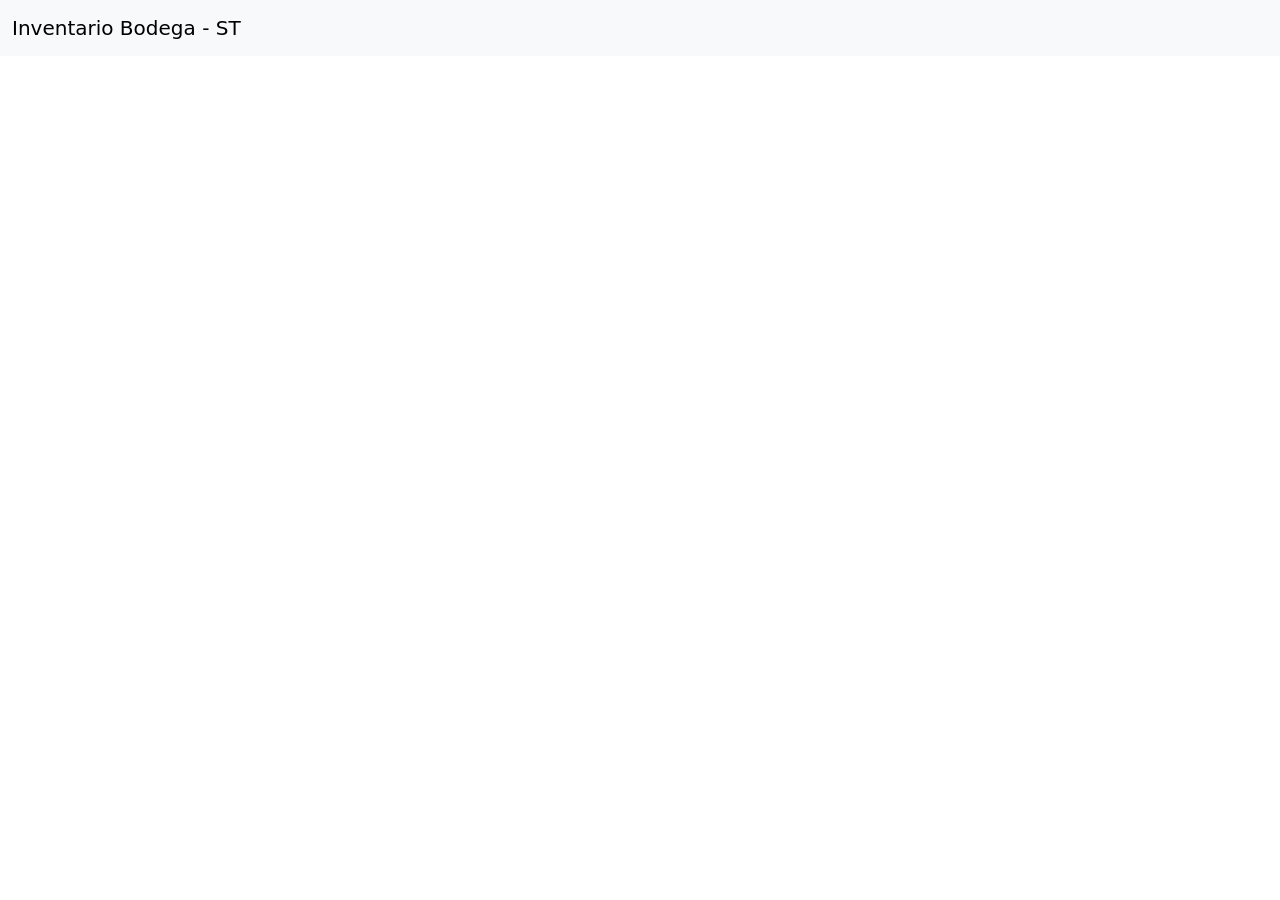
==== templates/index.html @ 4590589d "Arquitectura base y conexion a base de datos" ====
<!DOCTYPE html>
<html lang="en">
<head>
    <meta charset="UTF-8">
    <meta name="viewport" content="width=device-width, initial-scale=1.0">
    <link href="https://cdn.jsdelivr.net/npm/bootstrap@5.3.8/dist/css/bootstrap.min.css" rel="stylesheet" integrity="sha384-sRIl4kxILFvY47J16cr9ZwB07vP4J8+LH7qKQnuqkuIAvNWLzeN8tE5YBujZqJLB" crossorigin="anonymous">
    <title>Sistema De Bodega</title>
</head>
<body>
    <nav class="navbar bg-body-tertiary">
    <div class="container-fluid">
        <a class="navbar-brand" href="#">
        <i class="bi bi-hdd-stack-fill"></i>
        Inventario Bodega - ST
        </a>
    </div>
    </nav>




    <script src="https://cdn.jsdelivr.net/npm/@popperjs/core@2.11.8/dist/umd/popper.min.js" integrity="sha384-I7E8VVD/ismYTF4hNIPjVp/Zjvgyol6VFvRkX/vR+Vc4jQkC+hVqc2pM8ODewa9r" crossorigin="anonymous"></script>
    <script src="https://cdn.jsdelivr.net/npm/bootstrap@5.3.8/dist/js/bootstrap.min.js" integrity="sha384-G/EV+4j2dNv+tEPo3++6LCgdCROaejBqfUeNjuKAiuXbjrxilcCdDz6ZAVfHWe1Y" crossorigin="anonymous"></script>
</body>
</html>
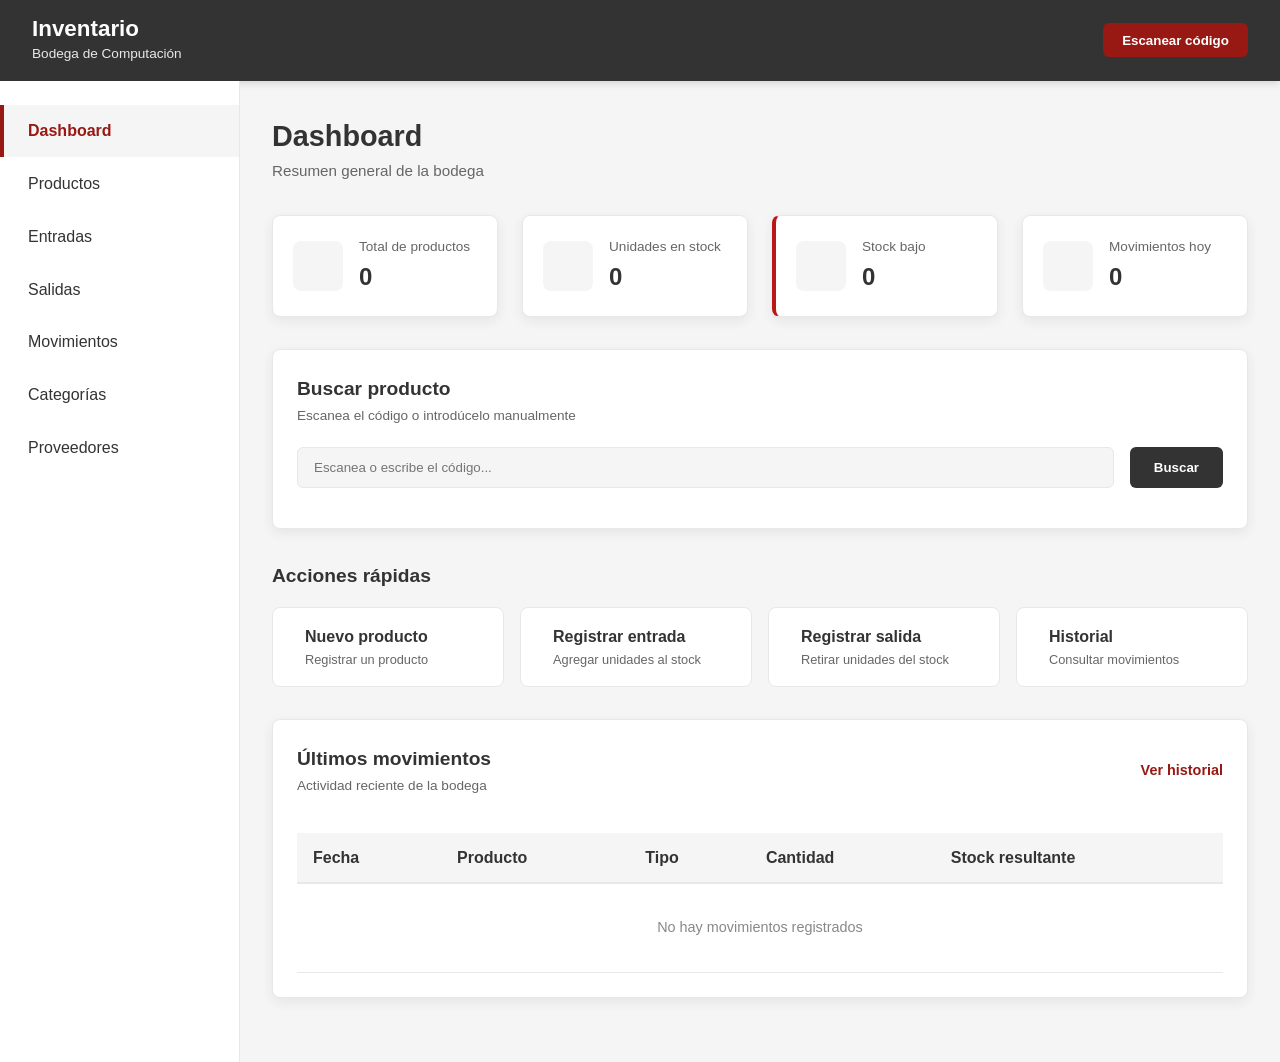
==== commit e0253e80: "CSS JS e INDEX" ====
--- a/templates/index.html
+++ b/templates/index.html
@@ -1,25 +1,222 @@
 <!DOCTYPE html>
-<html lang="en">
+<html lang="es">
 <head>
     <meta charset="UTF-8">
     <meta name="viewport" content="width=device-width, initial-scale=1.0">
-    <link href="https://cdn.jsdelivr.net/npm/bootstrap@5.3.8/dist/css/bootstrap.min.css" rel="stylesheet" integrity="sha384-sRIl4kxILFvY47J16cr9ZwB07vP4J8+LH7qKQnuqkuIAvNWLzeN8tE5YBujZqJLB" crossorigin="anonymous">
-    <title>Sistema De Bodega</title>
+    <title>Inventario de Bodega</title>
+    <link rel="stylesheet" href="/static/css/style.css">
 </head>
 <body>
-    <nav class="navbar bg-body-tertiary">
-    <div class="container-fluid">
-        <a class="navbar-brand" href="#">
-        <i class="bi bi-hdd-stack-fill"></i>
-        Inventario Bodega - ST
-        </a>
+    <header class="header">
+        <div class="logo">
+            <h1>Inventario</h1>
+            <span>Bodega de Computación</span>
+        </div>
+        <div class="header-actions">
+            <button id="btnScanner" class="btn-scanner">
+                Escanear código
+            </button>
+        </div>
+    </header>
+    <div class="layout">
+        <aside class="sidebar">
+            <nav>
+                <a href="/" class="menu-item active">
+                    Dashboard
+                </a>
+                <a href="/productos" class="menu-item">
+                    Productos
+                </a>
+                <a href="/entradas" class="menu-item">
+                    Entradas
+                </a>
+                <a href="/salidas" class="menu-item">
+                    Salidas
+                </a>
+                <a href="/movimientos" class="menu-item">
+                    Movimientos
+                </a>
+                <a href="/categorias" class="menu-item">
+                    Categorías
+                </a>
+                <a href="/proveedores" class="menu-item">
+                    Proveedores
+                </a>
+            </nav>
+        </aside>
+        <main class="main">
+            <div class="page-header">
+                <div>
+                    <h2>Dashboard</h2>
+                    <p>Resumen general de la bodega</p>
+                </div>
+            </div>
+            <!-- ESTADÍSTICAS -->
+            <section class="stats">
+                <div class="stat-card">
+                    <div class="stat-icon">
+                    </div>
+                    <div>
+                        <span>Total de productos</span>
+                        <strong id="totalProductos">0</strong>
+                    </div>
+                </div>
+                <div class="stat-card">
+                    <div class="stat-icon">
+                    </div>
+                    <div>
+                        <span>Unidades en stock</span>
+                        <strong id="totalStock">0</strong>
+                    </div>
+                </div>
+                <div class="stat-card warning">
+                    <div class="stat-icon">
+                    </div>
+                    <div>
+                        <span>Stock bajo</span>
+                        <strong id="stockBajo">0</strong>
+                    </div>
+                </div>
+                <div class="stat-card">
+                    <div class="stat-icon">
+                    </div>
+                    <div>
+                        <span>Movimientos hoy</span>
+                        <strong id="movimientosHoy">0</strong>
+                    </div>
+                </div>
+            </section>
+            <!-- ESCÁNER -->
+            <section class="scanner-section">
+                <div class="section-header">
+                    <div>
+                        <h3>Buscar producto</h3>
+                        <p>Escanea el código o introdúcelo manualmente</p>
+                    </div>
+                </div>
+                <div class="scanner-form">
+                    <input
+                        type="text"
+                        id="codigoProducto"
+                        placeholder="Escanea o escribe el código..."
+                        autocomplete="off"
+                    >
+                    <button id="btnBuscar" class="btn-primary">
+                        Buscar
+                    </button>
+                </div>
+                <div id="productoEncontrado" class="product-result hidden">
+                    <div>
+                        <span class="product-label">
+                            Producto encontrado
+                        </span>
+                        <h4 id="productoNombre">
+                            -
+                        </h4>
+                        <p id="productoCodigo">
+                            Código: -
+                        </p>
+                    </div>
+                    <div class="product-stock">
+                        <span>Stock</span>
+                        <strong id="productoStock">
+                            0
+                        </strong>
+                    </div>
+                    <div class="product-actions">
+                        <button id="btnEntrada" class="btn-success">
+                            Entrada
+                        </button>
+                        <button id="btnSalida" class="btn-danger">
+                            Salida
+                        </button>
+                    </div>
+                </div>
+            </section>
+            <!-- ACCIONES RÁPIDAS -->
+            <section class="quick-actions">
+                <h3>Acciones rápidas</h3>
+                <div class="actions-grid">
+                    <a href="/productos/nuevo" class="action-card">
+                        <span></span>
+                        <div>
+                            <strong>Nuevo producto</strong>
+                            <p>Registrar un producto</p>
+                        </div>
+                    </a>
+                    <a href="/entradas" class="action-card">
+                        <span></span>
+                        <div>
+                            <strong>Registrar entrada</strong>
+                            <p>Agregar unidades al stock</p>
+                        </div>
+                    </a>
+                    <a href="/salidas" class="action-card">
+                        <span></span>
+                        <div>
+                            <strong>Registrar salida</strong>
+                            <p>Retirar unidades del stock</p>
+                        </div>
+                    </a>
+                    <a href="/movimientos" class="action-card">
+                        <span></span>
+                        <div>
+                            <strong>Historial</strong>
+                            <p>Consultar movimientos</p>
+                        </div>
+                    </a>
+                </div>
+            </section>
+            <!-- ÚLTIMOS MOVIMIENTOS -->
+            <section class="table-section">
+                <div class="section-header">
+                    <div>
+                        <h3>Últimos movimientos</h3>
+                        <p>Actividad reciente de la bodega</p>
+                    </div>
+                    <a href="/movimientos" class="view-all">
+                        Ver historial
+                    </a>
+                </div>
+                <div class="table-container">
+                    <table>
+                        <thead>
+                            <tr>
+                                <th>Fecha</th>
+                                <th>Producto</th>
+                                <th>Tipo</th>
+                                <th>Cantidad</th>
+                                <th>Stock resultante</th>
+                            </tr>
+                        </thead>
+                        <tbody id="tablaMovimientos">
+                            <tr>
+                                <td colspan="5" class="empty">
+                                    No hay movimientos registrados
+                                </td>
+                            </tr>
+                        </tbody>
+                    </table>
+                </div>
+            </section>
+        </main>
     </div>
-    </nav>
-
-
-
-
-    <script src="https://cdn.jsdelivr.net/npm/@popperjs/core@2.11.8/dist/umd/popper.min.js" integrity="sha384-I7E8VVD/ismYTF4hNIPjVp/Zjvgyol6VFvRkX/vR+Vc4jQkC+hVqc2pM8ODewa9r" crossorigin="anonymous"></script>
-    <script src="https://cdn.jsdelivr.net/npm/bootstrap@5.3.8/dist/js/bootstrap.min.js" integrity="sha384-G/EV+4j2dNv+tEPo3++6LCgdCROaejBqfUeNjuKAiuXbjrxilcCdDz6ZAVfHWe1Y" crossorigin="anonymous"></script>
+    <!-- MODAL ESCÁNER -->
+    <div id="scannerModal" class="modal hidden">
+        <div class="modal-content">
+            <div class="modal-header">
+                <h3>Escanear código</h3>
+                <button id="btnCerrarScanner">
+                    ✕
+                </button>
+            </div>
+            <div id="reader"></div>
+            <p class="scanner-help">
+                Apunta la cámara hacia el código QR o código de barras
+            </p>
+        </div>
+    </div>
+    <script src="/static/js/"></script>
+    <script src="/static/js/"></script>
 </body>
 </html>
--- a/static/css/style.css
+++ b/static/css/style.css
@@ -0,0 +1,471 @@
+:root {
+    --bg-main: #f6f5f5;
+    --bg-secondary: #e8e8e7;
+    --text-dark: #333333;
+    --primary-red: #981914;
+    --accent-red: #b91817;
+    --card-bg: #ffffff;
+    --border-color: #e8e8e7;
+    --shadow: 0 4px 12px rgba(51, 51, 51, 0.08);
+}
+
+* {
+    margin: 0;
+    padding: 0;
+    box-sizing: border-box;
+    font-family: 'Segoe UI', Roboto, Helvetica, Arial, sans-serif;
+}
+
+body {
+    background-color: var(--bg-main);
+    color: var(--text-dark);
+    line-height: 1.6;
+}
+
+a {
+    text-decoration: none;
+    color: inherit;
+}
+
+.hidden {
+    display: none !important;
+}
+
+.header {
+    background-color: var(--text-dark);
+    color: #ffffff;
+    padding: 1rem 2rem;
+    display: flex;
+    justify-content: space-between;
+    align-items: center;
+    box-shadow: 0 2px 8px rgba(0, 0, 0, 0.15);
+}
+
+.logo {
+    display: flex;
+    flex-direction: column;
+}
+
+.logo h1 {
+    font-size: 1.4rem;
+    font-weight: 700;
+    color: #ffffff;
+    line-height: 1.2;
+}
+
+.logo span {
+    font-size: 0.85rem;
+    color: var(--bg-secondary);
+}
+
+.btn-scanner {
+    background-color: var(--primary-red);
+    color: #ffffff;
+    border: none;
+    padding: 0.6rem 1.2rem;
+    border-radius: 6px;
+    font-weight: 600;
+    cursor: pointer;
+    transition: background-color 0.2s ease;
+}
+
+.btn-scanner:hover {
+    background-color: var(--accent-red);
+}
+
+.layout {
+    display: flex;
+    min-height: calc(100vh - 68px);
+}
+
+.sidebar {
+    width: 240px;
+    background-color: #ffffff;
+    border-right: 1px solid var(--border-color);
+    padding: 1.5rem 0;
+}
+
+.sidebar nav {
+    display: flex;
+    flex-direction: column;
+}
+
+.menu-item {
+    padding: 0.85rem 1.5rem;
+    color: var(--text-dark);
+    font-weight: 500;
+    display: flex;
+    align-items: center;
+    gap: 0.75rem;
+    transition: all 0.2s ease;
+    border-left: 4px solid transparent;
+}
+
+.menu-item:hover {
+    background-color: var(--bg-main);
+    color: var(--primary-red);
+}
+
+.menu-item.active {
+    background-color: var(--bg-main);
+    color: var(--primary-red);
+    border-left-color: var(--primary-red);
+    font-weight: 700;
+}
+
+.main {
+    flex: 1;
+    padding: 2rem;
+    overflow-y: auto;
+}
+
+.page-header {
+    margin-bottom: 2rem;
+}
+
+.page-header h2 {
+    font-size: 1.8rem;
+    color: var(--text-dark);
+}
+
+.page-header p {
+    color: #666666;
+    font-size: 0.95rem;
+}
+
+.stats {
+    display: grid;
+    grid-template-columns: repeat(auto-fit, minmax(220px, 1fr));
+    gap: 1.5rem;
+    margin-bottom: 2rem;
+}
+
+.stat-card {
+    background-color: var(--card-bg);
+    border: 1px solid var(--border-color);
+    border-radius: 8px;
+    padding: 1.25rem;
+    display: flex;
+    align-items: center;
+    gap: 1rem;
+    box-shadow: var(--shadow);
+}
+
+.stat-card.warning {
+    border-left: 4px solid var(--accent-red);
+}
+
+.stat-icon {
+    font-size: 2rem;
+    background-color: var(--bg-main);
+    width: 50px;
+    height: 50px;
+    border-radius: 8px;
+    display: flex;
+    align-items: center;
+    justify-content: center;
+}
+
+.stat-card span {
+    display: block;
+    font-size: 0.85rem;
+    color: #666666;
+}
+
+.stat-card strong {
+    font-size: 1.5rem;
+    color: var(--text-dark);
+}
+
+.scanner-section {
+    background-color: var(--card-bg);
+    border: 1px solid var(--border-color);
+    border-radius: 8px;
+    padding: 1.5rem;
+    margin-bottom: 2rem;
+    box-shadow: var(--shadow);
+}
+
+.section-header {
+    display: flex;
+    justify-content: space-between;
+    align-items: center;
+    margin-bottom: 1.25rem;
+}
+
+.section-header h3 {
+    font-size: 1.2rem;
+    color: var(--text-dark);
+}
+
+.section-header p {
+    font-size: 0.85rem;
+    color: #666666;
+}
+
+.scanner-form {
+    display: flex;
+    gap: 1rem;
+    margin-bottom: 1rem;
+}
+
+.scanner-form input {
+    flex: 1;
+    padding: 0.75rem 1rem;
+    border: 1px solid var(--border-color);
+    border-radius: 6px;
+    background-color: var(--bg-main);
+    color: var(--text-dark);
+    outline: none;
+}
+
+.scanner-form input:focus {
+    border-color: var(--primary-red);
+}
+
+.btn-primary {
+    background-color: var(--text-dark);
+    color: #ffffff;
+    border: none;
+    padding: 0.75rem 1.5rem;
+    border-radius: 6px;
+    font-weight: 600;
+    cursor: pointer;
+    transition: background-color 0.2s;
+}
+
+.btn-primary:hover {
+    background-color: #000000;
+}
+
+.btn-success {
+    background-color: #2e7d32;
+    color: #ffffff;
+    border: none;
+    padding: 0.5rem 1rem;
+    border-radius: 6px;
+    cursor: pointer;
+}
+
+.btn-danger {
+    background-color: var(--primary-red);
+    color: #ffffff;
+    border: none;
+    padding: 0.5rem 1rem;
+    border-radius: 6px;
+    cursor: pointer;
+}
+
+.btn-danger:hover {
+    background-color: var(--accent-red);
+}
+
+.product-result {
+    margin-top: 1rem;
+    padding: 1rem;
+    background-color: var(--bg-main);
+    border-radius: 6px;
+    display: flex;
+    justify-content: space-between;
+    align-items: center;
+}
+
+.product-label {
+    font-size: 0.75rem;
+    text-transform: uppercase;
+    font-weight: 700;
+    color: var(--primary-red);
+}
+
+.product-stock strong {
+    font-size: 1.4rem;
+}
+
+.product-actions {
+    display: flex;
+    gap: 0.5rem;
+}
+
+.quick-actions {
+    margin-bottom: 2rem;
+}
+
+.quick-actions h3 {
+    margin-bottom: 1rem;
+    font-size: 1.2rem;
+}
+
+.actions-grid {
+    display: grid;
+    grid-template-columns: repeat(auto-fit, minmax(200px, 1fr));
+    gap: 1rem;
+}
+
+.action-card {
+    background-color: var(--card-bg);
+    border: 1px solid var(--border-color);
+    border-radius: 8px;
+    padding: 1rem;
+    display: flex;
+    align-items: center;
+    gap: 1rem;
+    transition: transform 0.2s, box-shadow 0.2s;
+}
+
+.action-card:hover {
+    transform: translateY(-2px);
+    box-shadow: var(--shadow);
+    border-color: var(--primary-red);
+}
+
+.action-card span {
+    font-size: 1.5rem;
+}
+
+.action-card strong {
+    display: block;
+    color: var(--text-dark);
+}
+
+.action-card p {
+    font-size: 0.8rem;
+    color: #666666;
+}
+
+.table-section {
+    background-color: var(--card-bg);
+    border: 1px solid var(--border-color);
+    border-radius: 8px;
+    padding: 1.5rem;
+    margin-bottom: 2rem;
+    box-shadow: var(--shadow);
+}
+
+.view-all {
+    color: var(--primary-red);
+    font-weight: 600;
+    font-size: 0.9rem;
+}
+
+.view-all:hover {
+    text-decoration: underline;
+}
+
+.table-container {
+    overflow-x: auto;
+}
+
+table {
+    width: 100%;
+    border-collapse: collapse;
+    margin-top: 1rem;
+    text-align: left;
+}
+
+th {
+    background-color: var(--bg-main);
+    color: var(--text-dark);
+    padding: 0.75rem 1rem;
+    font-weight: 600;
+    border-bottom: 2px solid var(--border-color);
+}
+
+td {
+    padding: 0.75rem 1rem;
+    border-bottom: 1px solid var(--border-color);
+    font-size: 0.9rem;
+}
+
+tbody tr:hover {
+    background-color: var(--bg-main);
+}
+
+td.empty {
+    text-align: center;
+    color: #888888;
+    padding: 2rem;
+}
+
+.modal {
+    position: fixed;
+    top: 0;
+    left: 0;
+    width: 100vw;
+    height: 100vh;
+    background-color: rgba(51, 51, 51, 0.6);
+    display: flex;
+    justify-content: center;
+    align-items: center;
+    z-index: 1000;
+}
+
+.modal-content {
+    background-color: var(--card-bg);
+    width: 90%;
+    max-width: 500px;
+    border-radius: 8px;
+    padding: 1.5rem;
+    box-shadow: 0 4px 20px rgba(0, 0, 0, 0.25);
+}
+
+.modal-header {
+    display: flex;
+    justify-content: space-between;
+    align-items: center;
+    margin-bottom: 1rem;
+}
+
+#btnCerrarScanner {
+    background: none;
+    border: none;
+    font-size: 1.2rem;
+    cursor: pointer;
+    color: var(--text-dark);
+}
+
+#reader {
+    width: 100%;
+    min-height: 250px;
+    background-color: var(--bg-secondary);
+    border-radius: 6px;
+    margin-bottom: 1rem;
+}
+
+.scanner-help {
+    font-size: 0.85rem;
+    text-align: center;
+    color: #666666;
+}
+
+@media (max-width: 768px) {
+    .layout {
+        flex-direction: column;
+    }
+
+    .sidebar {
+        width: 100%;
+        border-right: none;
+        border-bottom: 1px solid var(--border-color);
+        padding: 0;
+    }
+
+    .sidebar nav {
+        flex-direction: row;
+        overflow-x: auto;
+    }
+
+    .menu-item {
+        border-left: none;
+        border-bottom: 3px solid transparent;
+        white-space: nowrap;
+    }
+
+    .menu-item.active {
+        border-left-color: transparent;
+        border-bottom-color: var(--primary-red);
+    }
+
+    .scanner-form {
+        flex-direction: column;
+    }
+}
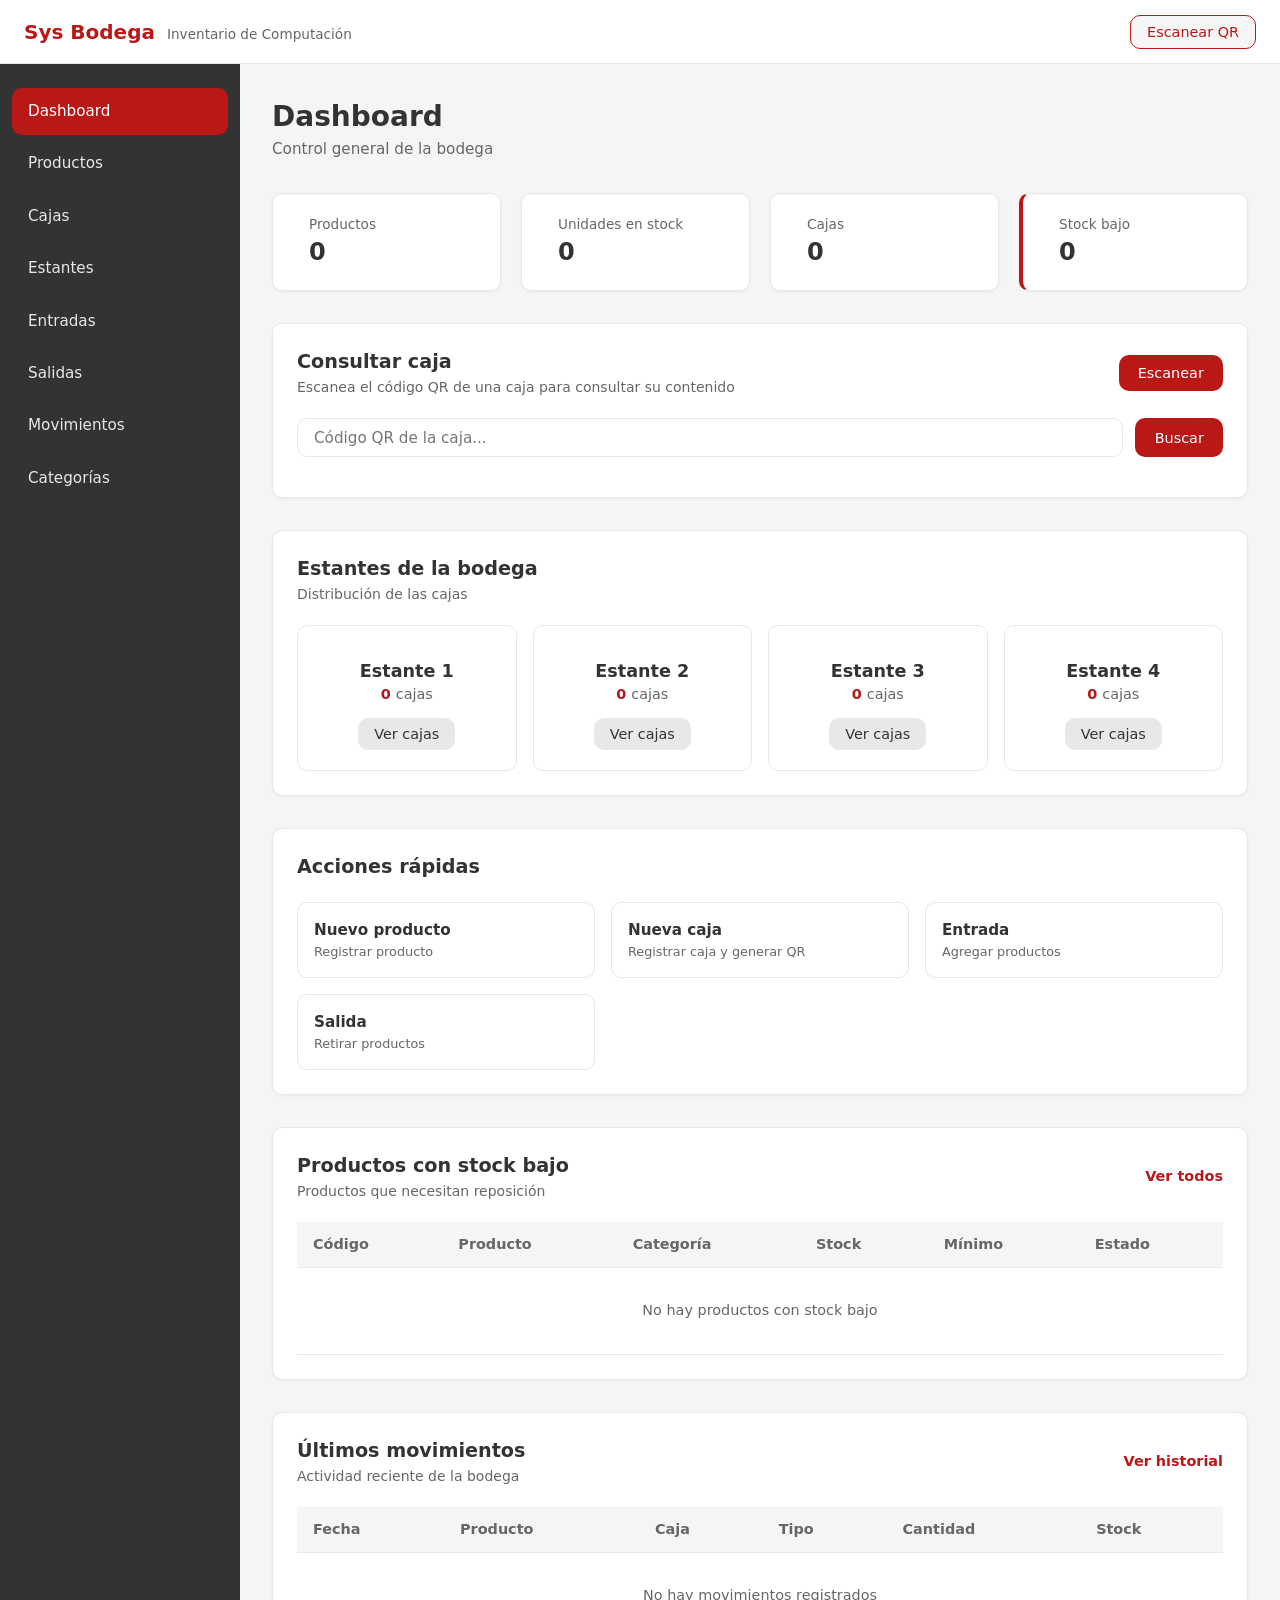
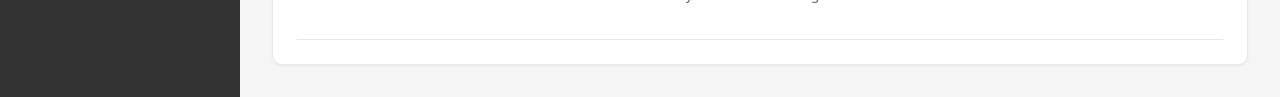
==== commit c12252e2: "Routes" ====
--- a/templates/index.html
+++ b/templates/index.html
@@ -3,22 +3,22 @@
 <head>
     <meta charset="UTF-8">
     <meta name="viewport" content="width=device-width, initial-scale=1.0">
-    <title>Inventario de Bodega</title>
+    <title>Sys Bodega</title>
     <link rel="stylesheet" href="/static/css/style.css">
 </head>
 <body>
+    <!-- HEADER -->
     <header class="header">
         <div class="logo">
-            <h1>Inventario</h1>
-            <span>Bodega de Computación</span>
+            <h1>Sys Bodega</h1>
+            <span>Inventario de Computación</span>
         </div>
-        <div class="header-actions">
-            <button id="btnScanner" class="btn-scanner">
-                Escanear código
-            </button>
-        </div>
+        <button id="btnScanner" class="btn-scanner">
+            Escanear QR
+        </button>
     </header>
     <div class="layout">
+        <!-- SIDEBAR -->
         <aside class="sidebar">
             <nav>
                 <a href="/" class="menu-item active">
@@ -27,6 +27,12 @@
                 <a href="/productos" class="menu-item">
                     Productos
                 </a>
+                <a href="/cajas" class="menu-item">
+                    Cajas
+                </a>
+                <a href="/estantes" class="menu-item">
+                    Estantes
+                </a>
                 <a href="/entradas" class="menu-item">
                     Entradas
                 </a>
@@ -39,184 +45,646 @@
                 <a href="/categorias" class="menu-item">
                     Categorías
                 </a>
-                <a href="/proveedores" class="menu-item">
-                    Proveedores
-                </a>
             </nav>
         </aside>
+        <!-- CONTENIDO -->
         <main class="main">
-            <div class="page-header">
+            <!-- TITULO -->
+            <section class="page-header">
                 <div>
                     <h2>Dashboard</h2>
-                    <p>Resumen general de la bodega</p>
-                </div>
-            </div>
-            <!-- ESTADÍSTICAS -->
+                    <p>Control general de la bodega</p>
+                </div>
+            </section>
+            <!-- ESTADISTICAS -->
             <section class="stats">
                 <div class="stat-card">
                     <div class="stat-icon">
                     </div>
                     <div>
-                        <span>Total de productos</span>
+                        <span>Productos</span>
                         <strong id="totalProductos">0</strong>
                     </div>
-                </div>
+
+                </div>
+
+
                 <div class="stat-card">
+
                     <div class="stat-icon">
-                    </div>
+                        
+                    </div>
+
                     <div>
                         <span>Unidades en stock</span>
                         <strong id="totalStock">0</strong>
                     </div>
-                </div>
+
+                </div>
+
+
+                <div class="stat-card">
+
+                    <div class="stat-icon">
+                        
+                    </div>
+
+                    <div>
+                        <span>Cajas</span>
+                        <strong id="totalCajas">0</strong>
+                    </div>
+
+                </div>
+
+
                 <div class="stat-card warning">
+
                     <div class="stat-icon">
-                    </div>
+                        
+                    </div>
+
                     <div>
                         <span>Stock bajo</span>
                         <strong id="stockBajo">0</strong>
                     </div>
-                </div>
-                <div class="stat-card">
-                    <div class="stat-icon">
-                    </div>
-                    <div>
-                        <span>Movimientos hoy</span>
-                        <strong id="movimientosHoy">0</strong>
-                    </div>
-                </div>
+
+                </div>
+
             </section>
-            <!-- ESCÁNER -->
+
+
+            <!-- ESCANEAR CAJA -->
+
             <section class="scanner-section">
+
                 <div class="section-header">
-                    <div>
-                        <h3>Buscar producto</h3>
-                        <p>Escanea el código o introdúcelo manualmente</p>
-                    </div>
-                </div>
+
+                    <div>
+                        <h3>Consultar caja</h3>
+
+                        <p>
+                            Escanea el código QR de una caja
+                            para consultar su contenido
+                        </p>
+                    </div>
+
+                    <button id="btnAbrirScanner" class="btn-primary">
+                        Escanear
+                    </button>
+
+                </div>
+
+
                 <div class="scanner-form">
+
                     <input
                         type="text"
-                        id="codigoProducto"
-                        placeholder="Escanea o escribe el código..."
+                        id="codigoCaja"
+                        placeholder="Código QR de la caja..."
                         autocomplete="off"
                     >
-                    <button id="btnBuscar" class="btn-primary">
+
+                    <button id="btnBuscarCaja" class="btn-primary">
                         Buscar
                     </button>
-                </div>
-                <div id="productoEncontrado" class="product-result hidden">
-                    <div>
-                        <span class="product-label">
-                            Producto encontrado
-                        </span>
-                        <h4 id="productoNombre">
-                            -
-                        </h4>
-                        <p id="productoCodigo">
-                            Código: -
+
+                </div>
+
+
+                <!-- RESULTADO DE LA CAJA -->
+
+                <div
+                    id="cajaEncontrada"
+                    class="box-result hidden"
+                >
+
+                    <div class="box-header">
+
+                        <div>
+
+                            <span class="product-label">
+                                Caja encontrada
+                            </span>
+
+                            <h3 id="nombreCaja">
+                                -
+                            </h3>
+
+                            <p id="codigoCajaResultado">
+                                Código: -
+                            </p>
+
+                            <p id="estanteCaja">
+                                Estante: -
+                            </p>
+
+                        </div>
+
+                        <div class="box-status">
+
+                            <span>Estado</span>
+
+                            <strong id="estadoCaja">
+                                -
+                            </strong>
+
+                        </div>
+
+                    </div>
+
+
+                    <!-- CONTENIDO -->
+
+                    <div class="box-content">
+
+                        <h4>Contenido de la caja</h4>
+
+                        <div class="table-container">
+
+                            <table>
+
+                                <thead>
+
+                                    <tr>
+                                        <th>Código</th>
+                                        <th>Producto</th>
+                                        <th>Marca</th>
+                                        <th>Modelo</th>
+                                        <th>Cantidad</th>
+                                    </tr>
+
+                                </thead>
+
+                                <tbody id="contenidoCaja">
+
+                                    <tr>
+
+                                        <td
+                                            colspan="5"
+                                            class="empty"
+                                        >
+                                            Escanea una caja para
+                                            consultar su contenido
+                                        </td>
+
+                                    </tr>
+
+                                </tbody>
+
+                            </table>
+
+                        </div>
+
+                    </div>
+
+                </div>
+
+            </section>
+
+
+            <!-- ESTANTES -->
+
+            <section class="shelves-section">
+
+                <div class="section-header">
+
+                    <div>
+
+                        <h3>Estantes de la bodega</h3>
+
+                        <p>
+                            Distribución de las cajas
                         </p>
-                    </div>
-                    <div class="product-stock">
-                        <span>Stock</span>
-                        <strong id="productoStock">
-                            0
-                        </strong>
-                    </div>
-                    <div class="product-actions">
-                        <button id="btnEntrada" class="btn-success">
-                            Entrada
+
+                    </div>
+
+                </div>
+
+
+                <div class="shelves-grid">
+
+
+                    <!-- ESTANTE 1 -->
+
+                    <div class="shelf-card">
+
+                        <div class="shelf-icon">
+                            
+                        </div>
+
+                        <div class="shelf-info">
+
+                            <h3>Estante 1</h3>
+
+                            <p>
+                                <span id="cajasEstante1">
+                                    0
+                                </span>
+                                cajas
+                            </p>
+
+                        </div>
+
+                        <button
+                            class="btn-secondary"
+                            onclick="verEstante(1)"
+                        >
+                            Ver cajas
                         </button>
-                        <button id="btnSalida" class="btn-danger">
-                            Salida
+
+                    </div>
+
+
+                    <!-- ESTANTE 2 -->
+
+                    <div class="shelf-card">
+
+                        <div class="shelf-icon">
+                        
+                        </div>
+
+                        <div class="shelf-info">
+
+                            <h3>Estante 2</h3>
+
+                            <p>
+                                <span id="cajasEstante2">
+                                    0
+                                </span>
+                                cajas
+                            </p>
+
+                        </div>
+
+                        <button
+                            class="btn-secondary"
+                            onclick="verEstante(2)"
+                        >
+                            Ver cajas
                         </button>
-                    </div>
-                </div>
+
+                    </div>
+
+
+                    <!-- ESTANTE 3 -->
+
+                    <div class="shelf-card">
+
+                        <div class="shelf-icon">
+                        
+                        </div>
+
+                        <div class="shelf-info">
+
+                            <h3>Estante 3</h3>
+
+                            <p>
+                                <span id="cajasEstante3">
+                                    0
+                                </span>
+                                cajas
+                            </p>
+
+                        </div>
+
+                        <button
+                            class="btn-secondary"
+                            onclick="verEstante(3)"
+                        >
+                            Ver cajas
+                        </button>
+
+                    </div>
+
+
+                    <!-- ESTANTE 4 -->
+
+                    <div class="shelf-card">
+
+                        <div class="shelf-icon">
+                            
+                        </div>
+
+                        <div class="shelf-info">
+
+                            <h3>Estante 4</h3>
+
+                            <p>
+                                <span id="cajasEstante4">
+                                    0
+                                </span>
+                                cajas
+                            </p>
+
+                        </div>
+
+                        <button
+                            class="btn-secondary"
+                            onclick="verEstante(4)"
+                        >
+                            Ver cajas
+                        </button>
+
+                    </div>
+
+                </div>
+
             </section>
-            <!-- ACCIONES RÁPIDAS -->
+
+
+            <!-- ACCIONES RAPIDAS -->
+
             <section class="quick-actions">
+
                 <h3>Acciones rápidas</h3>
+
                 <div class="actions-grid">
-                    <a href="/productos/nuevo" class="action-card">
+
+                    <a
+                        href="/productos/nuevo"
+                        class="action-card"
+                    >
+
                         <span></span>
+
                         <div>
-                            <strong>Nuevo producto</strong>
-                            <p>Registrar un producto</p>
-                        </div>
+
+                            <strong>
+                                Nuevo producto
+                            </strong>
+
+                            <p>
+                                Registrar producto
+                            </p>
+
+                        </div>
+
                     </a>
-                    <a href="/entradas" class="action-card">
+
+
+                    <a
+                        href="/cajas/nueva"
+                        class="action-card"
+                    >
+
                         <span></span>
+
                         <div>
-                            <strong>Registrar entrada</strong>
-                            <p>Agregar unidades al stock</p>
-                        </div>
+
+                            <strong>
+                                Nueva caja
+                            </strong>
+
+                            <p>
+                                Registrar caja y generar QR
+                            </p>
+
+                        </div>
+
                     </a>
-                    <a href="/salidas" class="action-card">
+
+
+                    <a
+                        href="/entradas"
+                        class="action-card"
+                    >
+
                         <span></span>
+
                         <div>
-                            <strong>Registrar salida</strong>
-                            <p>Retirar unidades del stock</p>
-                        </div>
+
+                            <strong>
+                                Entrada
+                            </strong>
+
+                            <p>
+                                Agregar productos
+                            </p>
+
+                        </div>
+
                     </a>
-                    <a href="/movimientos" class="action-card">
+
+
+                    <a
+                        href="/salidas"
+                        class="action-card"
+                    >
+
                         <span></span>
+
                         <div>
-                            <strong>Historial</strong>
-                            <p>Consultar movimientos</p>
-                        </div>
+
+                            <strong>
+                                Salida
+                            </strong>
+
+                            <p>
+                                Retirar productos
+                            </p>
+
+                        </div>
+
                     </a>
-                </div>
+
+                </div>
+
             </section>
-            <!-- ÚLTIMOS MOVIMIENTOS -->
+
+
+            <!-- STOCK BAJO -->
+
             <section class="table-section">
+
                 <div class="section-header">
-                    <div>
-                        <h3>Últimos movimientos</h3>
-                        <p>Actividad reciente de la bodega</p>
-                    </div>
-                    <a href="/movimientos" class="view-all">
+
+                    <div>
+
+                        <h3>
+                            Productos con stock bajo
+                        </h3>
+
+                        <p>
+                            Productos que necesitan reposición
+                        </p>
+
+                    </div>
+
+                    <a
+                        href="/productos"
+                        class="view-all"
+                    >
+                        Ver todos
+                    </a>
+
+                </div>
+
+
+                <div class="table-container">
+
+                    <table>
+
+                        <thead>
+
+                            <tr>
+                                <th>Código</th>
+                                <th>Producto</th>
+                                <th>Categoría</th>
+                                <th>Stock</th>
+                                <th>Mínimo</th>
+                                <th>Estado</th>
+                            </tr>
+
+                        </thead>
+
+                        <tbody id="tablaStockBajo">
+
+                            <tr>
+
+                                <td
+                                    colspan="6"
+                                    class="empty"
+                                >
+                                    No hay productos con stock bajo
+                                </td>
+
+                            </tr>
+
+                        </tbody>
+
+                    </table>
+
+                </div>
+
+            </section>
+
+
+            <!-- MOVIMIENTOS -->
+
+            <section class="table-section">
+
+                <div class="section-header">
+
+                    <div>
+
+                        <h3>
+                            Últimos movimientos
+                        </h3>
+
+                        <p>
+                            Actividad reciente de la bodega
+                        </p>
+
+                    </div>
+
+                    <a
+                        href="/movimientos"
+                        class="view-all"
+                    >
                         Ver historial
                     </a>
-                </div>
+
+                </div>
+
+
                 <div class="table-container">
+
                     <table>
+
                         <thead>
+
                             <tr>
                                 <th>Fecha</th>
                                 <th>Producto</th>
+                                <th>Caja</th>
                                 <th>Tipo</th>
                                 <th>Cantidad</th>
-                                <th>Stock resultante</th>
+                                <th>Stock</th>
                             </tr>
+
                         </thead>
+
                         <tbody id="tablaMovimientos">
+
                             <tr>
-                                <td colspan="5" class="empty">
+
+                                <td
+                                    colspan="6"
+                                    class="empty"
+                                >
                                     No hay movimientos registrados
                                 </td>
+
                             </tr>
+
                         </tbody>
+
                     </table>
-                </div>
+
+                </div>
+
             </section>
+
         </main>
+
     </div>
-    <!-- MODAL ESCÁNER -->
-    <div id="scannerModal" class="modal hidden">
+
+
+    <!-- MODAL DEL ESCÁNER -->
+
+    <div
+        id="scannerModal"
+        class="modal hidden"
+    >
+
         <div class="modal-content">
+
             <div class="modal-header">
-                <h3>Escanear código</h3>
-                <button id="btnCerrarScanner">
+
+                <div>
+
+                    <h3>
+                        Escanear QR
+                    </h3>
+
+                    <p>
+                        Apunta la cámara al código de la caja
+                    </p>
+
+                </div>
+
+                <button
+                    id="btnCerrarScanner"
+                    class="btn-close"
+                >
                     ✕
                 </button>
+
             </div>
+
+
             <div id="reader"></div>
-            <p class="scanner-help">
-                Apunta la cámara hacia el código QR o código de barras
-            </p>
+
+
+            <div class="scanner-help">
+
+                <p>
+                    Coloca el código QR dentro del área
+                    de escaneo.
+                </p>
+
+            </div>
+
         </div>
+
     </div>
-    <script src="/static/js/"></script>
-    <script src="/static/js/"></script>
+
+
+    <!-- JAVASCRIPT -->
+
+    <script src="/static/js/app.js"></script>
+
+    <script src="/static/js/scanner.js"></script>
+
 </body>
 </html>
--- a/static/css/style.css
+++ b/static/css/style.css
@@ -1,471 +1,497 @@
 :root {
-    --bg-main: #f6f5f5;
-    --bg-secondary: #e8e8e7;
-    --text-dark: #333333;
-    --primary-red: #981914;
-    --accent-red: #b91817;
-    --card-bg: #ffffff;
-    --border-color: #e8e8e7;
-    --shadow: 0 4px 12px rgba(51, 51, 51, 0.08);
+  --primary: #b91817;
+  --primary-hover: #981914;
+  --primary-light: #f6f5f5;
+  --secondary: #333333;
+  --secondary-hover: #1a1a1a;
+  --bg-main: #f6f5f5;
+  --bg-card: #ffffff;
+  --bg-sidebar: #333333;
+  --text-main: #333333;
+  --text-muted: #666666;
+  --text-white: #f6f5f5;
+  --border-color: #e8e8e7;
+  --warning: #b91817;
+  --warning-bg: #f6f5f5;
+  --danger: #981914;
+  --success: #10b981;
+  --radius: 10px;
+  --shadow-sm: 0 1px 3px rgba(0, 0, 0, 0.05);
+  --shadow-md: 0 4px 6px -1px rgba(0, 0, 0, 0.1);
+  --header-height: 64px;
 }
 
 * {
-    margin: 0;
-    padding: 0;
-    box-sizing: border-box;
-    font-family: 'Segoe UI', Roboto, Helvetica, Arial, sans-serif;
+  margin: 0;
+  padding: 0;
+  box-sizing: border-box;
+  font-family: system-ui, -apple-system, BlinkMacSystemFont, 'Segoe UI', Roboto, Oxygen, Ubuntu, Cantarell, sans-serif;
 }
 
 body {
-    background-color: var(--bg-main);
-    color: var(--text-dark);
-    line-height: 1.6;
-}
-
-a {
-    text-decoration: none;
-    color: inherit;
+  background-color: var(--bg-main);
+  color: var(--text-main);
+  line-height: 1.5;
 }
 
 .hidden {
-    display: none !important;
+  display: none !important;
 }
 
 .header {
-    background-color: var(--text-dark);
-    color: #ffffff;
-    padding: 1rem 2rem;
-    display: flex;
-    justify-content: space-between;
-    align-items: center;
-    box-shadow: 0 2px 8px rgba(0, 0, 0, 0.15);
+  height: var(--header-height);
+  background-color: var(--bg-card);
+  border-bottom: 1px solid var(--border-color);
+  display: flex;
+  align-items: center;
+  justify-content: space-between;
+  padding: 0 1.5rem;
+  position: sticky;
+  top: 0;
+  z-index: 50;
 }
 
 .logo {
-    display: flex;
+  display: flex;
+  align-items: baseline;
+  gap: 0.75rem;
+}
+
+.logo h1 {
+  font-size: 1.25rem;
+  font-weight: 700;
+  color: var(--primary);
+}
+
+.logo span {
+  font-size: 0.85rem;
+  color: var(--text-muted);
+}
+
+button, .btn-primary, .btn-secondary, .btn-scanner, .view-all {
+  font-weight: 500;
+  border-radius: var(--radius);
+  border: none;
+  cursor: pointer;
+  transition: all 0.2s ease;
+  text-decoration: none;
+  display: inline-flex;
+  align-items: center;
+  justify-content: center;
+  font-size: 0.9rem;
+}
+
+.btn-primary {
+  background-color: var(--primary);
+  color: #ffffff;
+  padding: 0.6rem 1.2rem;
+}
+
+.btn-primary:hover {
+  background-color: var(--primary-hover);
+}
+
+.btn-secondary {
+  background-color: var(--border-color);
+  color: var(--text-main);
+  padding: 0.5rem 1rem;
+}
+
+.btn-secondary:hover {
+  background-color: var(--secondary);
+  color: var(--text-white);
+}
+
+.btn-scanner {
+  background-color: var(--bg-main);
+  color: var(--primary);
+  border: 1px solid var(--primary);
+  padding: 0.5rem 1rem;
+}
+
+.btn-scanner:hover {
+  background-color: var(--primary);
+  color: #ffffff;
+}
+
+.view-all {
+  color: var(--primary);
+  font-weight: 600;
+}
+
+.view-all:hover {
+  color: var(--primary-hover);
+  text-decoration: underline;
+}
+
+.layout {
+  display: flex;
+  min-height: calc(100vh - var(--header-height));
+}
+
+.sidebar {
+  width: 240px;
+  background-color: var(--bg-sidebar);
+  padding: 1.5rem 0.75rem;
+  flex-shrink: 0;
+}
+
+.sidebar nav {
+  display: flex;
+  flex-direction: column;
+  gap: 0.35rem;
+}
+
+.menu-item {
+  color: var(--border-color);
+  padding: 0.75rem 1rem;
+  border-radius: var(--radius);
+  text-decoration: none;
+  font-size: 0.95rem;
+  transition: all 0.2s ease;
+}
+
+.menu-item:hover {
+  color: var(--text-white);
+  background-color: rgba(255, 255, 255, 0.08);
+}
+
+.menu-item.active {
+  background-color: var(--primary);
+  color: #ffffff;
+}
+
+.main {
+  flex: 1;
+  padding: 2rem;
+  display: flex;
+  flex-direction: column;
+  gap: 2rem;
+  max-width: 1400px;
+}
+
+.page-header h2 {
+  font-size: 1.75rem;
+  font-weight: 700;
+  color: var(--text-main);
+}
+
+.page-header p {
+  color: var(--text-muted);
+  font-size: 0.95rem;
+}
+
+.stats {
+  display: grid;
+  grid-template-columns: repeat(auto-fit, minmax(220px, 1fr));
+  gap: 1.25rem;
+}
+
+.stat-card {
+  background-color: var(--bg-card);
+  padding: 1.25rem;
+  border-radius: var(--radius);
+  border: 1px solid var(--border-color);
+  box-shadow: var(--shadow-sm);
+  display: flex;
+  align-items: center;
+  gap: 1rem;
+}
+
+.stat-card.warning {
+  border-left: 4px solid var(--warning);
+}
+
+.stat-card div {
+  display: flex;
+  flex-direction: column;
+}
+
+.stat-card span {
+  font-size: 0.85rem;
+  color: var(--text-muted);
+}
+
+.stat-card strong {
+  font-size: 1.5rem;
+  color: var(--text-main);
+  font-weight: 700;
+}
+
+.scanner-section, .shelves-section, .quick-actions, .table-section {
+  background-color: var(--bg-card);
+  border: 1px solid var(--border-color);
+  border-radius: var(--radius);
+  padding: 1.5rem;
+  box-shadow: var(--shadow-sm);
+}
+
+.section-header {
+  display: flex;
+  justify-content: space-between;
+  align-items: center;
+  margin-bottom: 1.25rem;
+}
+
+.section-header h3 {
+  font-size: 1.2rem;
+  font-weight: 600;
+}
+
+.section-header p {
+  font-size: 0.875rem;
+  color: var(--text-muted);
+}
+
+.scanner-form {
+  display: flex;
+  gap: 0.75rem;
+  margin-bottom: 1rem;
+}
+
+.scanner-form input[type="text"] {
+  flex: 1;
+  padding: 0.6rem 1rem;
+  border: 1px solid var(--border-color);
+  border-radius: var(--radius);
+  outline: none;
+  font-size: 0.95rem;
+}
+
+.scanner-form input[type="text"]:focus {
+  border-color: var(--primary);
+  box-shadow: 0 0 0 3px rgba(185, 24, 23, 0.15);
+}
+
+.box-result {
+  margin-top: 1.5rem;
+  border: 1px solid var(--border-color);
+  border-radius: var(--radius);
+  padding: 1.25rem;
+  background-color: var(--bg-main);
+}
+
+.box-header {
+  display: flex;
+  justify-content: space-between;
+  margin-bottom: 1rem;
+}
+
+.product-label {
+  font-size: 0.75rem;
+  text-transform: uppercase;
+  color: var(--primary);
+  font-weight: 700;
+  letter-spacing: 0.5px;
+}
+
+.box-status {
+  text-align: right;
+}
+
+.box-status span {
+  display: block;
+  font-size: 0.8rem;
+  color: var(--text-muted);
+}
+
+.box-content h4 {
+  margin-bottom: 0.75rem;
+  font-size: 1rem;
+}
+
+.shelves-grid {
+  display: grid;
+  grid-template-columns: repeat(auto-fit, minmax(200px, 1fr));
+  gap: 1rem;
+}
+
+.shelf-card {
+  border: 1px solid var(--border-color);
+  border-radius: var(--radius);
+  padding: 1.25rem;
+  display: flex;
+  flex-direction: column;
+  align-items: center;
+  text-align: center;
+  gap: 0.75rem;
+  background-color: var(--bg-card);
+}
+
+.shelf-info h3 {
+  font-size: 1.1rem;
+}
+
+.shelf-info p {
+  font-size: 0.9rem;
+  color: var(--text-muted);
+}
+
+.shelf-info span {
+  font-weight: 700;
+  color: var(--primary);
+}
+
+.quick-actions h3 {
+  margin-bottom: 1.25rem;
+  font-size: 1.2rem;
+}
+
+.actions-grid {
+  display: grid;
+  grid-template-columns: repeat(auto-fit, minmax(220px, 1fr));
+  gap: 1rem;
+}
+
+.action-card {
+  display: flex;
+  align-items: center;
+  padding: 1rem;
+  border: 1px solid var(--border-color);
+  border-radius: var(--radius);
+  text-decoration: none;
+  color: var(--text-main);
+  transition: transform 0.2s ease, box-shadow 0.2s ease;
+}
+
+.action-card:hover {
+  transform: translateY(-2px);
+  box-shadow: var(--shadow-md);
+  border-color: var(--primary);
+}
+
+.action-card strong {
+  display: block;
+  font-size: 0.95rem;
+}
+
+.action-card p {
+  font-size: 0.8rem;
+  color: var(--text-muted);
+}
+
+.table-container {
+  width: 100%;
+  overflow-x: auto;
+}
+
+table {
+  width: 100%;
+  border-collapse: collapse;
+  text-align: left;
+  font-size: 0.9rem;
+}
+
+th {
+  background-color: var(--bg-main);
+  color: var(--text-muted);
+  font-weight: 600;
+  padding: 0.75rem 1rem;
+  border-bottom: 1px solid var(--border-color);
+}
+
+td {
+  padding: 0.85rem 1rem;
+  border-bottom: 1px solid var(--border-color);
+}
+
+tbody tr:hover {
+  background-color: var(--bg-main);
+}
+
+td.empty {
+  text-align: center;
+  color: var(--text-muted);
+  padding: 2rem 1rem;
+}
+
+.modal {
+  position: fixed;
+  inset: 0;
+  background-color: rgba(51, 51, 51, 0.8);
+  display: flex;
+  align-items: center;
+  justify-content: center;
+  z-index: 100;
+  backdrop-filter: blur(4px);
+}
+
+.modal-content {
+  background-color: var(--bg-card);
+  border-radius: var(--radius);
+  width: 100%;
+  max-width: 480px;
+  padding: 1.5rem;
+  box-shadow: var(--shadow-md);
+  display: flex;
+  flex-direction: column;
+  gap: 1rem;
+}
+
+.modal-header {
+  display: flex;
+  justify-content: space-between;
+  align-items: flex-start;
+}
+
+.btn-close {
+  background: transparent;
+  border: none;
+  font-size: 1.25rem;
+  color: var(--text-muted);
+  cursor: pointer;
+  padding: 0.2rem 0.5rem;
+}
+
+.btn-close:hover {
+  color: var(--primary);
+}
+
+#reader {
+  width: 100%;
+  min-height: 250px;
+  background-color: var(--secondary);
+  border-radius: var(--radius);
+  overflow: hidden;
+}
+
+.scanner-help p {
+  font-size: 0.85rem;
+  color: var(--text-muted);
+  text-align: center;
+}
+
+@media (max-width: 768px) {
+  .layout {
     flex-direction: column;
-}
-
-.logo h1 {
-    font-size: 1.4rem;
-    font-weight: 700;
-    color: #ffffff;
-    line-height: 1.2;
-}
-
-.logo span {
-    font-size: 0.85rem;
-    color: var(--bg-secondary);
-}
-
-.btn-scanner {
-    background-color: var(--primary-red);
-    color: #ffffff;
-    border: none;
-    padding: 0.6rem 1.2rem;
-    border-radius: 6px;
-    font-weight: 600;
-    cursor: pointer;
-    transition: background-color 0.2s ease;
-}
-
-.btn-scanner:hover {
-    background-color: var(--accent-red);
-}
-
-.layout {
-    display: flex;
-    min-height: calc(100vh - 68px);
-}
-
-.sidebar {
-    width: 240px;
-    background-color: #ffffff;
-    border-right: 1px solid var(--border-color);
-    padding: 1.5rem 0;
-}
-
-.sidebar nav {
-    display: flex;
+  }
+
+  .sidebar {
+    width: 100%;
+    padding: 0.75rem;
+  }
+
+  .sidebar nav {
+    flex-direction: row;
+    overflow-x: auto;
+    padding-bottom: 0.25rem;
+  }
+
+  .menu-item {
+    white-space: nowrap;
+  }
+
+  .main {
+    padding: 1rem;
+  }
+
+  .scanner-form {
     flex-direction: column;
-}
-
-.menu-item {
-    padding: 0.85rem 1.5rem;
-    color: var(--text-dark);
-    font-weight: 500;
-    display: flex;
-    align-items: center;
-    gap: 0.75rem;
-    transition: all 0.2s ease;
-    border-left: 4px solid transparent;
-}
-
-.menu-item:hover {
-    background-color: var(--bg-main);
-    color: var(--primary-red);
-}
-
-.menu-item.active {
-    background-color: var(--bg-main);
-    color: var(--primary-red);
-    border-left-color: var(--primary-red);
-    font-weight: 700;
-}
-
-.main {
-    flex: 1;
-    padding: 2rem;
-    overflow-y: auto;
-}
-
-.page-header {
-    margin-bottom: 2rem;
-}
-
-.page-header h2 {
-    font-size: 1.8rem;
-    color: var(--text-dark);
-}
-
-.page-header p {
-    color: #666666;
-    font-size: 0.95rem;
-}
-
-.stats {
-    display: grid;
-    grid-template-columns: repeat(auto-fit, minmax(220px, 1fr));
-    gap: 1.5rem;
-    margin-bottom: 2rem;
-}
-
-.stat-card {
-    background-color: var(--card-bg);
-    border: 1px solid var(--border-color);
-    border-radius: 8px;
-    padding: 1.25rem;
-    display: flex;
-    align-items: center;
-    gap: 1rem;
-    box-shadow: var(--shadow);
-}
-
-.stat-card.warning {
-    border-left: 4px solid var(--accent-red);
-}
-
-.stat-icon {
-    font-size: 2rem;
-    background-color: var(--bg-main);
-    width: 50px;
-    height: 50px;
-    border-radius: 8px;
-    display: flex;
-    align-items: center;
-    justify-content: center;
-}
-
-.stat-card span {
-    display: block;
-    font-size: 0.85rem;
-    color: #666666;
-}
-
-.stat-card strong {
-    font-size: 1.5rem;
-    color: var(--text-dark);
-}
-
-.scanner-section {
-    background-color: var(--card-bg);
-    border: 1px solid var(--border-color);
-    border-radius: 8px;
-    padding: 1.5rem;
-    margin-bottom: 2rem;
-    box-shadow: var(--shadow);
-}
-
-.section-header {
-    display: flex;
-    justify-content: space-between;
-    align-items: center;
-    margin-bottom: 1.25rem;
-}
-
-.section-header h3 {
-    font-size: 1.2rem;
-    color: var(--text-dark);
-}
-
-.section-header p {
-    font-size: 0.85rem;
-    color: #666666;
-}
-
-.scanner-form {
-    display: flex;
-    gap: 1rem;
-    margin-bottom: 1rem;
-}
-
-.scanner-form input {
-    flex: 1;
-    padding: 0.75rem 1rem;
-    border: 1px solid var(--border-color);
-    border-radius: 6px;
-    background-color: var(--bg-main);
-    color: var(--text-dark);
-    outline: none;
-}
-
-.scanner-form input:focus {
-    border-color: var(--primary-red);
-}
-
-.btn-primary {
-    background-color: var(--text-dark);
-    color: #ffffff;
-    border: none;
-    padding: 0.75rem 1.5rem;
-    border-radius: 6px;
-    font-weight: 600;
-    cursor: pointer;
-    transition: background-color 0.2s;
-}
-
-.btn-primary:hover {
-    background-color: #000000;
-}
-
-.btn-success {
-    background-color: #2e7d32;
-    color: #ffffff;
-    border: none;
-    padding: 0.5rem 1rem;
-    border-radius: 6px;
-    cursor: pointer;
-}
-
-.btn-danger {
-    background-color: var(--primary-red);
-    color: #ffffff;
-    border: none;
-    padding: 0.5rem 1rem;
-    border-radius: 6px;
-    cursor: pointer;
-}
-
-.btn-danger:hover {
-    background-color: var(--accent-red);
-}
-
-.product-result {
-    margin-top: 1rem;
-    padding: 1rem;
-    background-color: var(--bg-main);
-    border-radius: 6px;
-    display: flex;
-    justify-content: space-between;
-    align-items: center;
-}
-
-.product-label {
-    font-size: 0.75rem;
-    text-transform: uppercase;
-    font-weight: 700;
-    color: var(--primary-red);
-}
-
-.product-stock strong {
-    font-size: 1.4rem;
-}
-
-.product-actions {
-    display: flex;
+  }
+
+  .section-header {
+    flex-direction: column;
+    align-items: flex-start;
     gap: 0.5rem;
-}
-
-.quick-actions {
-    margin-bottom: 2rem;
-}
-
-.quick-actions h3 {
-    margin-bottom: 1rem;
-    font-size: 1.2rem;
-}
-
-.actions-grid {
-    display: grid;
-    grid-template-columns: repeat(auto-fit, minmax(200px, 1fr));
-    gap: 1rem;
-}
-
-.action-card {
-    background-color: var(--card-bg);
-    border: 1px solid var(--border-color);
-    border-radius: 8px;
-    padding: 1rem;
-    display: flex;
-    align-items: center;
-    gap: 1rem;
-    transition: transform 0.2s, box-shadow 0.2s;
-}
-
-.action-card:hover {
-    transform: translateY(-2px);
-    box-shadow: var(--shadow);
-    border-color: var(--primary-red);
-}
-
-.action-card span {
-    font-size: 1.5rem;
-}
-
-.action-card strong {
-    display: block;
-    color: var(--text-dark);
-}
-
-.action-card p {
-    font-size: 0.8rem;
-    color: #666666;
-}
-
-.table-section {
-    background-color: var(--card-bg);
-    border: 1px solid var(--border-color);
-    border-radius: 8px;
-    padding: 1.5rem;
-    margin-bottom: 2rem;
-    box-shadow: var(--shadow);
-}
-
-.view-all {
-    color: var(--primary-red);
-    font-weight: 600;
-    font-size: 0.9rem;
-}
-
-.view-all:hover {
-    text-decoration: underline;
-}
-
-.table-container {
-    overflow-x: auto;
-}
-
-table {
-    width: 100%;
-    border-collapse: collapse;
-    margin-top: 1rem;
-    text-align: left;
-}
-
-th {
-    background-color: var(--bg-main);
-    color: var(--text-dark);
-    padding: 0.75rem 1rem;
-    font-weight: 600;
-    border-bottom: 2px solid var(--border-color);
-}
-
-td {
-    padding: 0.75rem 1rem;
-    border-bottom: 1px solid var(--border-color);
-    font-size: 0.9rem;
-}
-
-tbody tr:hover {
-    background-color: var(--bg-main);
-}
-
-td.empty {
-    text-align: center;
-    color: #888888;
-    padding: 2rem;
-}
-
-.modal {
-    position: fixed;
-    top: 0;
-    left: 0;
-    width: 100vw;
-    height: 100vh;
-    background-color: rgba(51, 51, 51, 0.6);
-    display: flex;
-    justify-content: center;
-    align-items: center;
-    z-index: 1000;
-}
-
-.modal-content {
-    background-color: var(--card-bg);
-    width: 90%;
-    max-width: 500px;
-    border-radius: 8px;
-    padding: 1.5rem;
-    box-shadow: 0 4px 20px rgba(0, 0, 0, 0.25);
-}
-
-.modal-header {
-    display: flex;
-    justify-content: space-between;
-    align-items: center;
-    margin-bottom: 1rem;
-}
-
-#btnCerrarScanner {
-    background: none;
-    border: none;
-    font-size: 1.2rem;
-    cursor: pointer;
-    color: var(--text-dark);
-}
-
-#reader {
-    width: 100%;
-    min-height: 250px;
-    background-color: var(--bg-secondary);
-    border-radius: 6px;
-    margin-bottom: 1rem;
-}
-
-.scanner-help {
-    font-size: 0.85rem;
-    text-align: center;
-    color: #666666;
-}
-
-@media (max-width: 768px) {
-    .layout {
-        flex-direction: column;
-    }
-
-    .sidebar {
-        width: 100%;
-        border-right: none;
-        border-bottom: 1px solid var(--border-color);
-        padding: 0;
-    }
-
-    .sidebar nav {
-        flex-direction: row;
-        overflow-x: auto;
-    }
-
-    .menu-item {
-        border-left: none;
-        border-bottom: 3px solid transparent;
-        white-space: nowrap;
-    }
-
-    .menu-item.active {
-        border-left-color: transparent;
-        border-bottom-color: var(--primary-red);
-    }
-
-    .scanner-form {
-        flex-direction: column;
-    }
+  }
 }
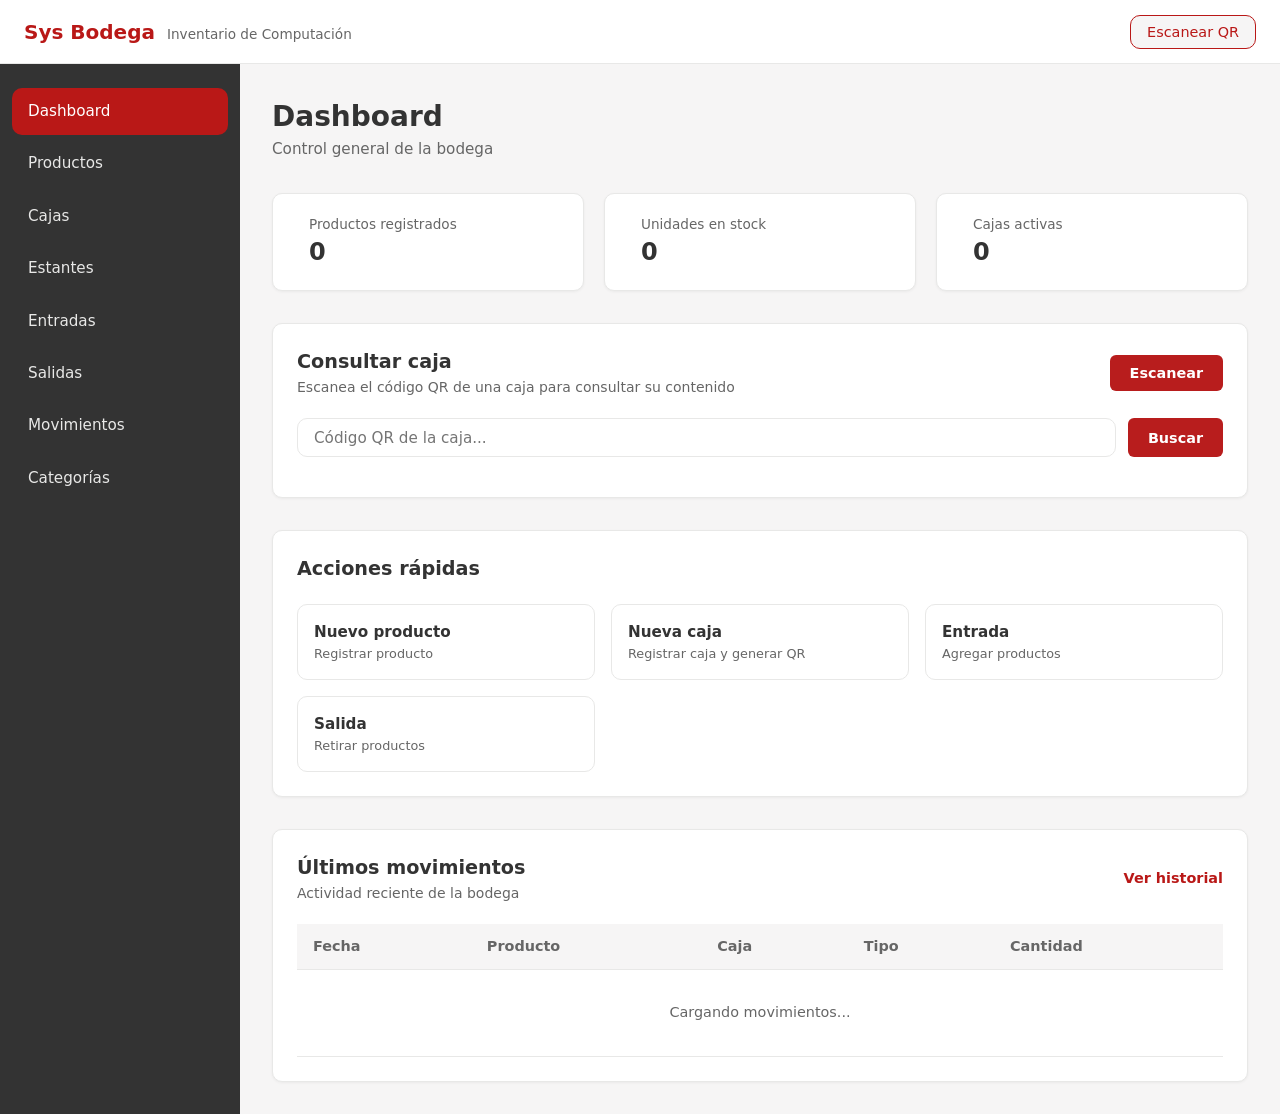
==== commit fee3ee04: "Estadisticas" ====
--- a/templates/index.html
+++ b/templates/index.html
@@ -3,7 +3,7 @@
 <head>
     <meta charset="UTF-8">
     <meta name="viewport" content="width=device-width, initial-scale=1.0">
-    <title>Sys Bodega</title>
+    <title>Sys Bodega - Dashboard</title>
     <link rel="stylesheet" href="/static/css/style.css">
 </head>
 <body>
@@ -17,36 +17,22 @@
             Escanear QR
         </button>
     </header>
+
     <div class="layout">
         <!-- SIDEBAR -->
         <aside class="sidebar">
             <nav>
-                <a href="/" class="menu-item active">
-                    Dashboard
-                </a>
-                <a href="/productos" class="menu-item">
-                    Productos
-                </a>
-                <a href="/cajas" class="menu-item">
-                    Cajas
-                </a>
-                <a href="/estantes" class="menu-item">
-                    Estantes
-                </a>
-                <a href="/entradas" class="menu-item">
-                    Entradas
-                </a>
-                <a href="/salidas" class="menu-item">
-                    Salidas
-                </a>
-                <a href="/movimientos" class="menu-item">
-                    Movimientos
-                </a>
-                <a href="/categorias" class="menu-item">
-                    Categorías
-                </a>
+                <a href="/" class="menu-item active">Dashboard</a>
+                <a href="/productos" class="menu-item">Productos</a>
+                <a href="/cajas" class="menu-item">Cajas</a>
+                <a href="/estantes" class="menu-item">Estantes</a>
+                <a href="/entradas" class="menu-item">Entradas</a>
+                <a href="/salidas" class="menu-item">Salidas</a>
+                <a href="/movimientos" class="menu-item">Movimientos</a>
+                <a href="/categorias" class="menu-item">Categorías</a>
             </nav>
         </aside>
+
         <!-- CONTENIDO -->
         <main class="main">
             <!-- TITULO -->
@@ -56,155 +42,65 @@
                     <p>Control general de la bodega</p>
                 </div>
             </section>
-            <!-- ESTADISTICAS -->
+
+            <!-- ESTADISTICAS (Sin Stock Bajo) -->
             <section class="stats">
                 <div class="stat-card">
-                    <div class="stat-icon">
-                    </div>
-                    <div>
-                        <span>Productos</span>
+                    <div class="stat-icon"></div>
+                    <div>
+                        <span>Productos registrados</span>
                         <strong id="totalProductos">0</strong>
                     </div>
-
-                </div>
-
-
+                </div>
                 <div class="stat-card">
-
-                    <div class="stat-icon">
-                        
-                    </div>
-
+                    <div class="stat-icon"></div>
                     <div>
                         <span>Unidades en stock</span>
                         <strong id="totalStock">0</strong>
                     </div>
-
-                </div>
-
-
+                </div>
                 <div class="stat-card">
-
-                    <div class="stat-icon">
-                        
-                    </div>
-
-                    <div>
-                        <span>Cajas</span>
+                    <div class="stat-icon"></div>
+                    <div>
+                        <span>Cajas activas</span>
                         <strong id="totalCajas">0</strong>
                     </div>
-
-                </div>
-
-
-                <div class="stat-card warning">
-
-                    <div class="stat-icon">
-                        
-                    </div>
-
-                    <div>
-                        <span>Stock bajo</span>
-                        <strong id="stockBajo">0</strong>
-                    </div>
-
-                </div>
-
-            </section>
-
+                </div>
+            </section>
 
             <!-- ESCANEAR CAJA -->
-
             <section class="scanner-section">
-
                 <div class="section-header">
-
                     <div>
                         <h3>Consultar caja</h3>
-
-                        <p>
-                            Escanea el código QR de una caja
-                            para consultar su contenido
-                        </p>
-                    </div>
-
-                    <button id="btnAbrirScanner" class="btn-primary">
-                        Escanear
-                    </button>
-
-                </div>
-
-
+                        <p>Escanea el código QR de una caja para consultar su contenido</p>
+                    </div>
+                    <button id="btnAbrirScanner" class="btn-primary">Escanear</button>
+                </div>
                 <div class="scanner-form">
-
-                    <input
-                        type="text"
-                        id="codigoCaja"
-                        placeholder="Código QR de la caja..."
-                        autocomplete="off"
-                    >
-
-                    <button id="btnBuscarCaja" class="btn-primary">
-                        Buscar
-                    </button>
-
-                </div>
-
+                    <input type="text" id="codigoCaja" placeholder="Código QR de la caja..." autocomplete="off">
+                    <button id="btnBuscarCaja" class="btn-primary">Buscar</button>
+                </div>
 
                 <!-- RESULTADO DE LA CAJA -->
-
-                <div
-                    id="cajaEncontrada"
-                    class="box-result hidden"
-                >
-
+                <div id="cajaEncontrada" class="box-result hidden">
                     <div class="box-header">
-
-                        <div>
-
-                            <span class="product-label">
-                                Caja encontrada
-                            </span>
-
-                            <h3 id="nombreCaja">
-                                -
-                            </h3>
-
-                            <p id="codigoCajaResultado">
-                                Código: -
-                            </p>
-
-                            <p id="estanteCaja">
-                                Estante: -
-                            </p>
-
-                        </div>
-
+                        <div>
+                            <span class="product-label">Caja encontrada</span>
+                            <h3 id="nombreCaja">-</h3>
+                            <p id="codigoCajaResultado">Código: -</p>
+                            <p id="estanteCaja">Estante: -</p>
+                        </div>
                         <div class="box-status">
-
                             <span>Estado</span>
-
-                            <strong id="estadoCaja">
-                                -
-                            </strong>
-
-                        </div>
-
-                    </div>
-
-
-                    <!-- CONTENIDO -->
-
+                            <strong id="estadoCaja">-</strong>
+                        </div>
+                    </div>
                     <div class="box-content">
-
                         <h4>Contenido de la caja</h4>
-
                         <div class="table-container">
-
                             <table>
-
                                 <thead>
-
                                     <tr>
                                         <th>Código</th>
                                         <th>Producto</th>
@@ -212,479 +108,96 @@
                                         <th>Modelo</th>
                                         <th>Cantidad</th>
                                     </tr>
-
                                 </thead>
-
                                 <tbody id="contenidoCaja">
-
                                     <tr>
-
-                                        <td
-                                            colspan="5"
-                                            class="empty"
-                                        >
-                                            Escanea una caja para
-                                            consultar su contenido
-                                        </td>
-
+                                        <td colspan="5" class="empty">Escanea una caja para consultar su contenido</td>
                                     </tr>
-
                                 </tbody>
-
                             </table>
-
-                        </div>
-
-                    </div>
-
-                </div>
-
-            </section>
-
-
-            <!-- ESTANTES -->
-
-            <section class="shelves-section">
-
+                        </div>
+                    </div>
+                </div>
+            </section>
+
+            <!-- ACCIONES RAPIDAS -->
+            <section class="quick-actions">
+                <h3>Acciones rápidas</h3>
+                <div class="actions-grid">
+                    <a href="/productos/nuevo" class="action-card">
+                        <div>
+                            <strong>Nuevo producto</strong>
+                            <p>Registrar producto</p>
+                        </div>
+                    </a>
+                    <a href="/cajas/nueva" class="action-card">
+                        <div>
+                            <strong>Nueva caja</strong>
+                            <p>Registrar caja y generar QR</p>
+                        </div>
+                    </a>
+                    <a href="/entradas" class="action-card">
+                        <div>
+                            <strong>Entrada</strong>
+                            <p>Agregar productos</p>
+                        </div>
+                    </a>
+                    <a href="/salidas" class="action-card">
+                        <div>
+                            <strong>Salida</strong>
+                            <p>Retirar productos</p>
+                        </div>
+                    </a>
+                </div>
+            </section>
+
+            <!-- MOVIMIENTOS RECIENTES -->
+            <section class="table-section">
                 <div class="section-header">
-
-                    <div>
-
-                        <h3>Estantes de la bodega</h3>
-
-                        <p>
-                            Distribución de las cajas
-                        </p>
-
-                    </div>
-
-                </div>
-
-
-                <div class="shelves-grid">
-
-
-                    <!-- ESTANTE 1 -->
-
-                    <div class="shelf-card">
-
-                        <div class="shelf-icon">
-                            
-                        </div>
-
-                        <div class="shelf-info">
-
-                            <h3>Estante 1</h3>
-
-                            <p>
-                                <span id="cajasEstante1">
-                                    0
-                                </span>
-                                cajas
-                            </p>
-
-                        </div>
-
-                        <button
-                            class="btn-secondary"
-                            onclick="verEstante(1)"
-                        >
-                            Ver cajas
-                        </button>
-
-                    </div>
-
-
-                    <!-- ESTANTE 2 -->
-
-                    <div class="shelf-card">
-
-                        <div class="shelf-icon">
-                        
-                        </div>
-
-                        <div class="shelf-info">
-
-                            <h3>Estante 2</h3>
-
-                            <p>
-                                <span id="cajasEstante2">
-                                    0
-                                </span>
-                                cajas
-                            </p>
-
-                        </div>
-
-                        <button
-                            class="btn-secondary"
-                            onclick="verEstante(2)"
-                        >
-                            Ver cajas
-                        </button>
-
-                    </div>
-
-
-                    <!-- ESTANTE 3 -->
-
-                    <div class="shelf-card">
-
-                        <div class="shelf-icon">
-                        
-                        </div>
-
-                        <div class="shelf-info">
-
-                            <h3>Estante 3</h3>
-
-                            <p>
-                                <span id="cajasEstante3">
-                                    0
-                                </span>
-                                cajas
-                            </p>
-
-                        </div>
-
-                        <button
-                            class="btn-secondary"
-                            onclick="verEstante(3)"
-                        >
-                            Ver cajas
-                        </button>
-
-                    </div>
-
-
-                    <!-- ESTANTE 4 -->
-
-                    <div class="shelf-card">
-
-                        <div class="shelf-icon">
-                            
-                        </div>
-
-                        <div class="shelf-info">
-
-                            <h3>Estante 4</h3>
-
-                            <p>
-                                <span id="cajasEstante4">
-                                    0
-                                </span>
-                                cajas
-                            </p>
-
-                        </div>
-
-                        <button
-                            class="btn-secondary"
-                            onclick="verEstante(4)"
-                        >
-                            Ver cajas
-                        </button>
-
-                    </div>
-
-                </div>
-
-            </section>
-
-
-            <!-- ACCIONES RAPIDAS -->
-
-            <section class="quick-actions">
-
-                <h3>Acciones rápidas</h3>
-
-                <div class="actions-grid">
-
-                    <a
-                        href="/productos/nuevo"
-                        class="action-card"
-                    >
-
-                        <span></span>
-
-                        <div>
-
-                            <strong>
-                                Nuevo producto
-                            </strong>
-
-                            <p>
-                                Registrar producto
-                            </p>
-
-                        </div>
-
-                    </a>
-
-
-                    <a
-                        href="/cajas/nueva"
-                        class="action-card"
-                    >
-
-                        <span></span>
-
-                        <div>
-
-                            <strong>
-                                Nueva caja
-                            </strong>
-
-                            <p>
-                                Registrar caja y generar QR
-                            </p>
-
-                        </div>
-
-                    </a>
-
-
-                    <a
-                        href="/entradas"
-                        class="action-card"
-                    >
-
-                        <span></span>
-
-                        <div>
-
-                            <strong>
-                                Entrada
-                            </strong>
-
-                            <p>
-                                Agregar productos
-                            </p>
-
-                        </div>
-
-                    </a>
-
-
-                    <a
-                        href="/salidas"
-                        class="action-card"
-                    >
-
-                        <span></span>
-
-                        <div>
-
-                            <strong>
-                                Salida
-                            </strong>
-
-                            <p>
-                                Retirar productos
-                            </p>
-
-                        </div>
-
-                    </a>
-
-                </div>
-
-            </section>
-
-
-            <!-- STOCK BAJO -->
-
-            <section class="table-section">
-
-                <div class="section-header">
-
-                    <div>
-
-                        <h3>
-                            Productos con stock bajo
-                        </h3>
-
-                        <p>
-                            Productos que necesitan reposición
-                        </p>
-
-                    </div>
-
-                    <a
-                        href="/productos"
-                        class="view-all"
-                    >
-                        Ver todos
-                    </a>
-
-                </div>
-
-
+                    <div>
+                        <h3>Últimos movimientos</h3>
+                        <p>Actividad reciente de la bodega</p>
+                    </div>
+                    <a href="/movimientos" class="view-all">Ver historial</a>
+                </div>
                 <div class="table-container">
-
                     <table>
-
                         <thead>
-
-                            <tr>
-                                <th>Código</th>
-                                <th>Producto</th>
-                                <th>Categoría</th>
-                                <th>Stock</th>
-                                <th>Mínimo</th>
-                                <th>Estado</th>
-                            </tr>
-
-                        </thead>
-
-                        <tbody id="tablaStockBajo">
-
-                            <tr>
-
-                                <td
-                                    colspan="6"
-                                    class="empty"
-                                >
-                                    No hay productos con stock bajo
-                                </td>
-
-                            </tr>
-
-                        </tbody>
-
-                    </table>
-
-                </div>
-
-            </section>
-
-
-            <!-- MOVIMIENTOS -->
-
-            <section class="table-section">
-
-                <div class="section-header">
-
-                    <div>
-
-                        <h3>
-                            Últimos movimientos
-                        </h3>
-
-                        <p>
-                            Actividad reciente de la bodega
-                        </p>
-
-                    </div>
-
-                    <a
-                        href="/movimientos"
-                        class="view-all"
-                    >
-                        Ver historial
-                    </a>
-
-                </div>
-
-
-                <div class="table-container">
-
-                    <table>
-
-                        <thead>
-
                             <tr>
                                 <th>Fecha</th>
                                 <th>Producto</th>
                                 <th>Caja</th>
                                 <th>Tipo</th>
                                 <th>Cantidad</th>
-                                <th>Stock</th>
                             </tr>
-
                         </thead>
-
                         <tbody id="tablaMovimientos">
-
                             <tr>
-
-                                <td
-                                    colspan="6"
-                                    class="empty"
-                                >
-                                    No hay movimientos registrados
-                                </td>
-
+                                <td colspan="5" class="empty">Cargando movimientos...</td>
                             </tr>
-
                         </tbody>
-
                     </table>
-
-                </div>
-
-            </section>
-
+                </div>
+            </section>
         </main>
-
     </div>
 
-
-    <!-- MODAL DEL ESCÁNER -->
-
-    <div
-        id="scannerModal"
-        class="modal hidden"
-    >
-
+    <!-- MODAL ESCÁNER -->
+    <div id="scannerModal" class="modal hidden">
         <div class="modal-content">
-
             <div class="modal-header">
-
                 <div>
-
-                    <h3>
-                        Escanear QR
-                    </h3>
-
-                    <p>
-                        Apunta la cámara al código de la caja
-                    </p>
-
-                </div>
-
-                <button
-                    id="btnCerrarScanner"
-                    class="btn-close"
-                >
-                    ✕
-                </button>
-
+                    <h3>Escanear QR</h3>
+                    <p>Apunta la cámara al código de la caja</p>
+                </div>
+                <button id="btnCerrarScanner" class="btn-close">✕</button>
             </div>
-
-
             <div id="reader"></div>
-
-
-            <div class="scanner-help">
-
-                <p>
-                    Coloca el código QR dentro del área
-                    de escaneo.
-                </p>
-
-            </div>
-
         </div>
-
     </div>
 
-
-    <!-- JAVASCRIPT -->
-
+    <!-- SCRIPTS -->
     <script src="/static/js/app.js"></script>
-
     <script src="/static/js/scanner.js"></script>
-
 </body>
 </html>
--- a/static/css/style.css
+++ b/static/css/style.css
@@ -494,4 +494,156 @@
     align-items: flex-start;
     gap: 0.5rem;
   }
+}
+
+.modal-overlay {
+    position: fixed;
+    top: 0;
+    left: 0;
+    width: 100%;
+    height: 100%;
+    background: rgba(0, 0, 0, 0.5);
+    display: flex;
+    justify-content: center;
+    align-items: center;
+    z-index: 1000;
+}
+
+.modal-contenido {
+    background: #fff;
+    padding: 20px;
+    border-radius: 8px;
+    width: 100%;
+    max-width: 500px;
+    box-shadow: 0px 4px 10px rgba(0,0,0,0.3);
+}
+
+.modal-acciones {
+    display: flex;
+    justify-content: flex-end;
+    gap: 10px;
+    margin-top: 15px;
+}
+/* ==========================================
+   FORMULARIOS Y TARJETAS
+   ========================================== */
+
+.form-section {
+    margin-top: 20px;
+    max-width: 800px;
+}
+
+/* Tarjeta contenedora */
+.card-form {
+    background-color: #ffffff;
+    padding: 30px;
+    border-radius: 10px;
+    border: 1px solid #e5e7eb;
+    box-shadow: 0 4px 12px rgba(0, 0, 0, 0.05);
+}
+
+/* Organización en filas (2 columnas) */
+.form-row {
+    display: flex;
+    gap: 20px;
+    margin-bottom: 15px;
+}
+
+.form-row .form-group {
+    flex: 1;
+}
+
+/* Grupo de campo individual */
+.form-group {
+    display: flex;
+    flex-direction: column;
+    margin-bottom: 15px;
+}
+
+.form-group label {
+    font-weight: 600;
+    font-size: 0.9rem;
+    color: #374151;
+    margin-bottom: 6px;
+}
+
+/* Estilos de inputs, selects y textareas */
+.form-group input[type="text"],
+.form-group input[type="number"],
+.form-group select,
+.form-group textarea,
+.form-control {
+    width: 100%;
+    padding: 10px 12px;
+    border: 1px solid #d1d5db;
+    border-radius: 6px;
+    font-size: 0.95rem;
+    color: #1f2937;
+    background-color: #ffffff;
+    box-sizing: border-box;
+    transition: border-color 0.2s, box-shadow 0.2s;
+    outline: none;
+}
+
+.form-group input:focus,
+.form-group select:focus,
+.form-group textarea:focus,
+.form-control:focus {
+    border-color: #b81d1d;
+    box-shadow: 0 0 0 3px rgba(184, 29, 29, 0.15);
+}
+
+.form-group textarea {
+    resize: vertical;
+    min-height: 100px;
+}
+
+/* Acciones y botones inferiores */
+.form-actions {
+    display: flex;
+    justify-content: flex-end;
+    gap: 12px;
+    margin-top: 25px;
+    padding-top: 15px;
+    border-top: 1px solid #f3f4f6;
+}
+
+.btn-primary, 
+.btn-secondary {
+    padding: 10px 20px;
+    border-radius: 6px;
+    font-weight: 600;
+    font-size: 0.9rem;
+    cursor: pointer;
+    text-decoration: none;
+    display: inline-flex;
+    align-items: center;
+    justify-content: center;
+    border: none;
+}
+
+.btn-primary {
+    background-color: #b81d1d;
+    color: #ffffff;
+}
+
+.btn-primary:hover {
+    background-color: #961515;
+}
+
+.btn-secondary {
+    background-color: #e5e7eb;
+    color: #374151;
+}
+
+.btn-secondary:hover {
+    background-color: #d1d5db;
+}
+
+/* Adaptación responsiva para pantallas pequeñas */
+@media (max-width: 768px) {
+    .form-row {
+        flex-direction: column;
+        gap: 0;
+    }
 }
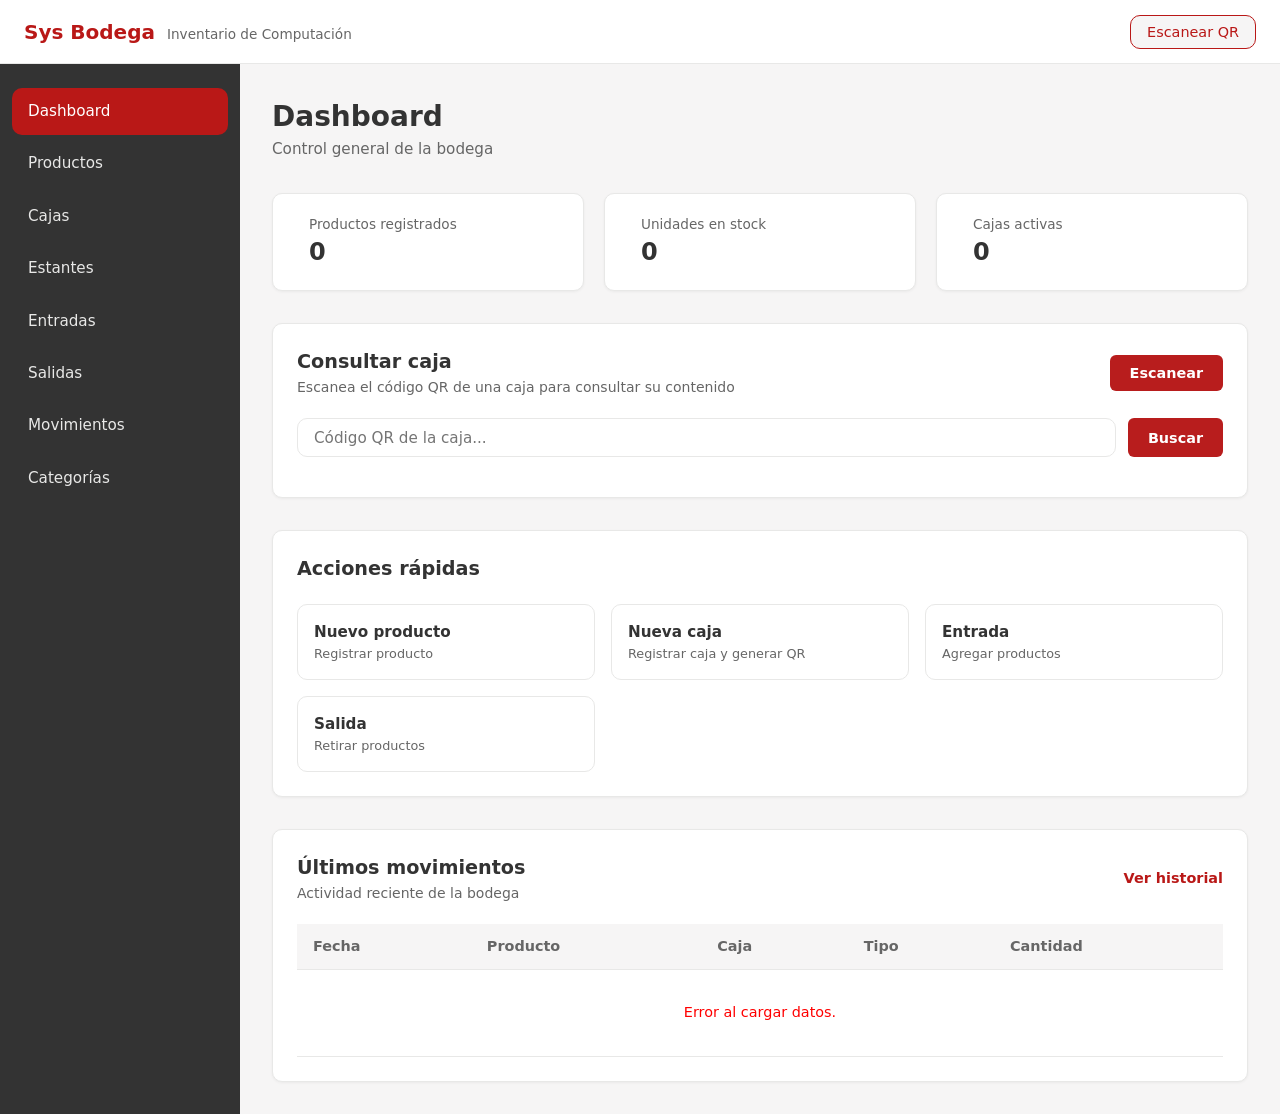
==== commit e68979a7: "enlace script" ====
--- a/templates/index.html
+++ b/templates/index.html
@@ -199,5 +199,7 @@
     <!-- SCRIPTS -->
     <script src="/static/js/app.js"></script>
     <script src="/static/js/scanner.js"></script>
+    <script src="/static/js/caja.js"></script>
+    <script src="/static/js/movimientos.js"></script>
 </body>
 </html>
